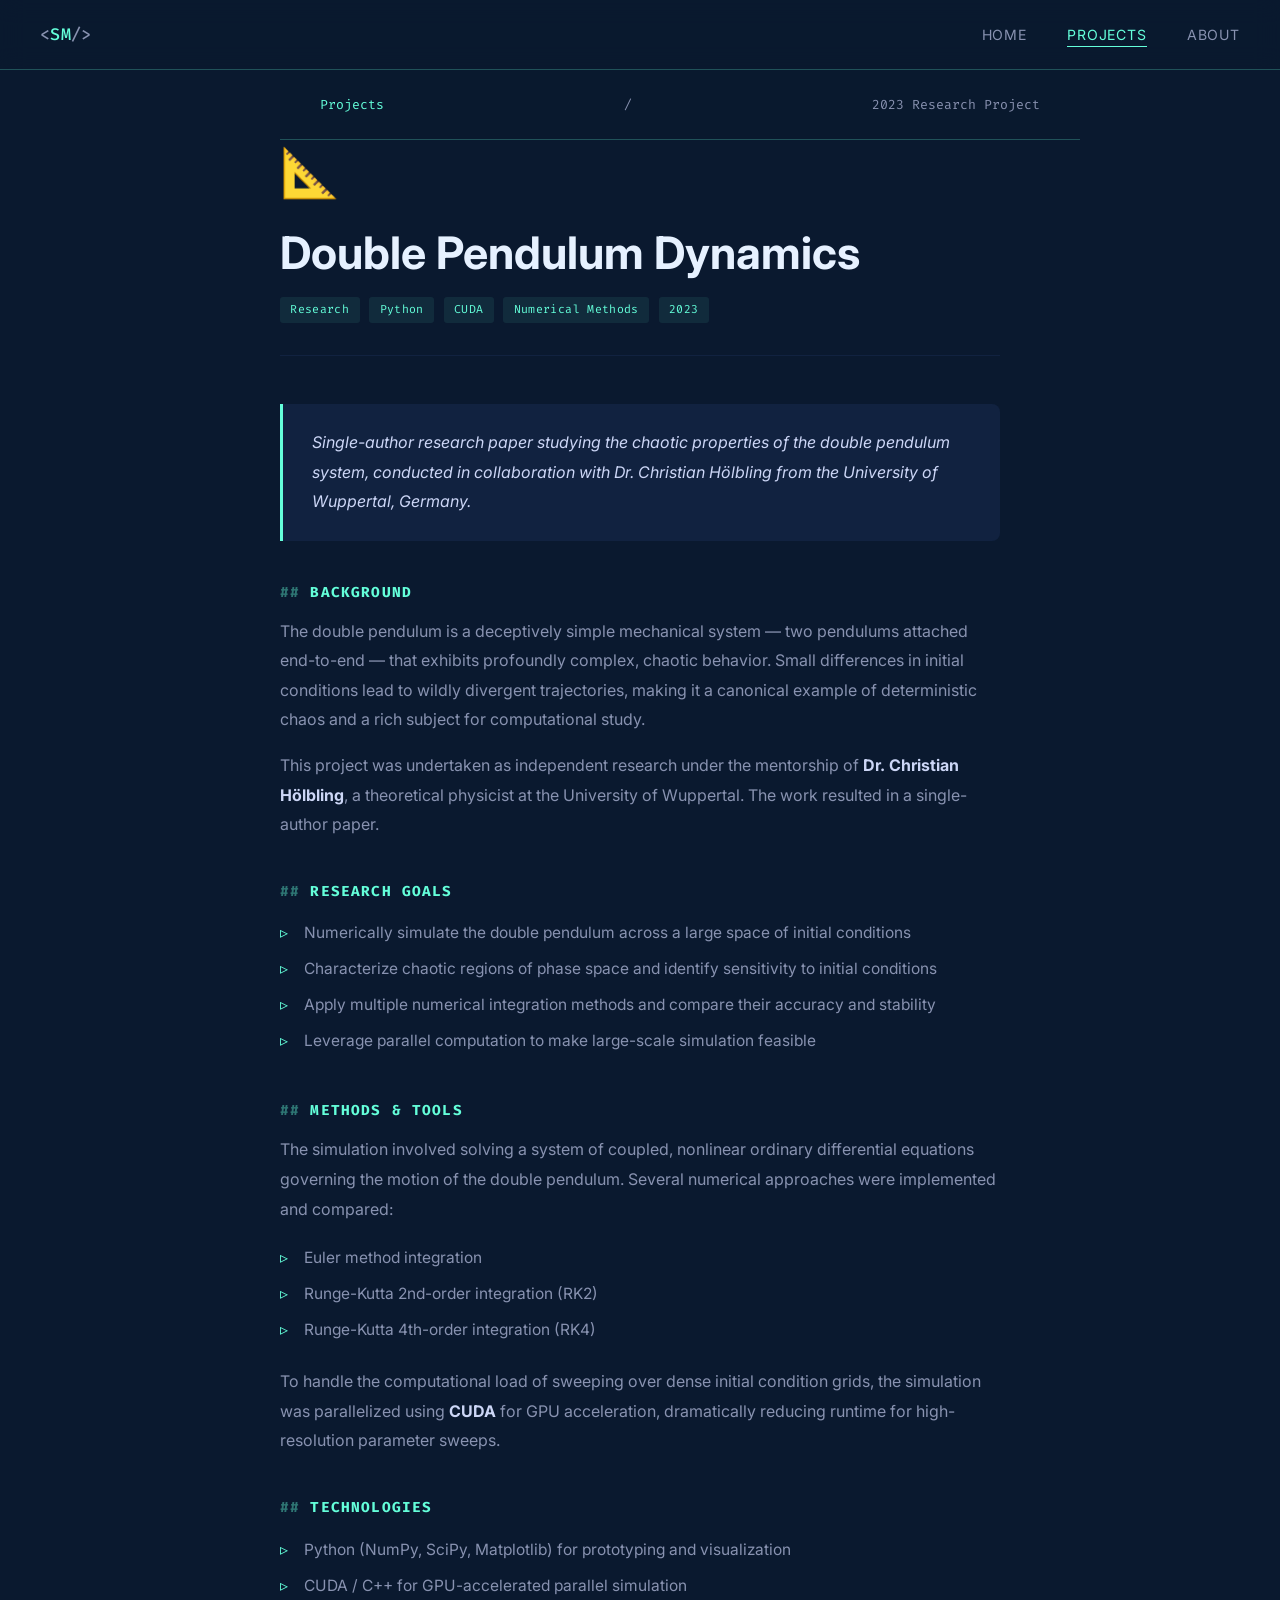
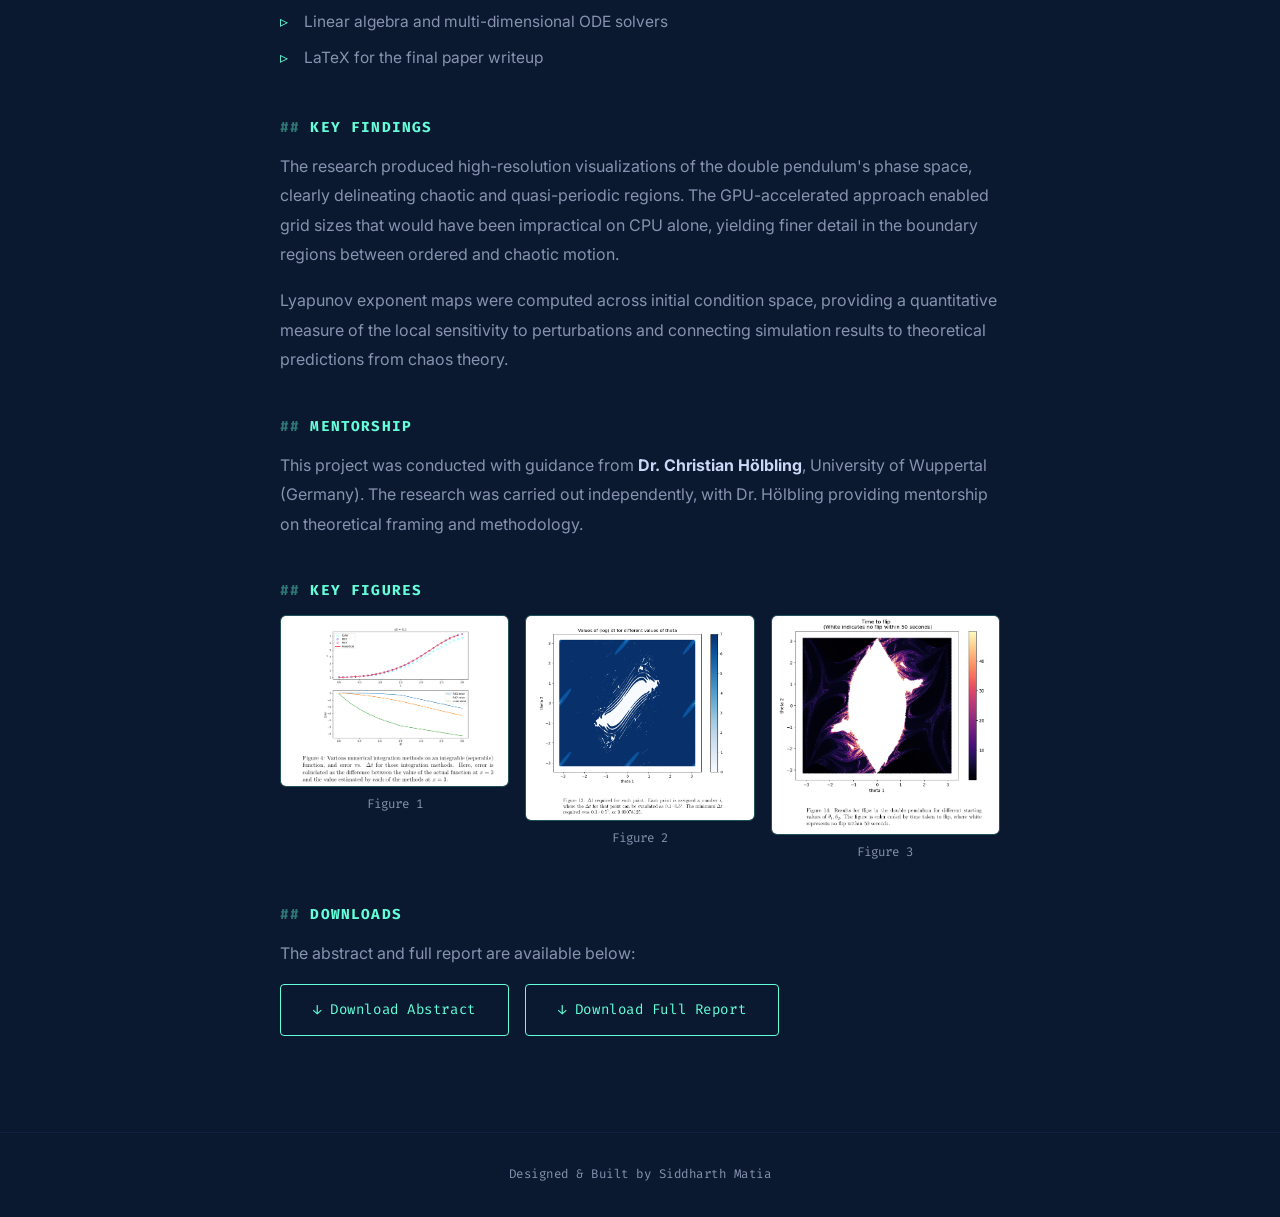
==== projects/research-2023.html @ 1eadd844 "Created website" ====
<!DOCTYPE html>
<html lang="en">
<head>
  <meta charset="UTF-8" />
  <meta name="viewport" content="width=device-width, initial-scale=1.0" />
  <title>2023 Research Project — Siddharth Matia</title>
  <link rel="stylesheet" href="../css/style.css" />
  <script src="../js/lightbox.js" defer></script>
</head>
<body>

  <nav>
    <a href="../index.html" class="nav-logo">
      <span class="logo-bracket">&lt;</span>SM<span class="logo-bracket">/&gt;</span>
    </a>
    <ul class="nav-links">
      <li><a href="../index.html">Home</a></li>
      <li><a href="../projects.html" class="active">Projects</a></li>
      <li><a href="../about.html">About</a></li>
    </ul>
  </nav>

  <main>
    <article class="project-page">

      <nav class="breadcrumb">
        <a href="../projects.html">Projects</a>
        <span>/</span>
        2023 Research Project
      </nav>

      <header class="project-page-header">
        <div class="project-icon-lg">📐</div>
        <h1>Double Pendulum Dynamics</h1>
        <div class="project-meta">
          <span class="tag">Research</span>
          <span class="tag">Python</span>
          <span class="tag">CUDA</span>
          <span class="tag">Numerical Methods</span>
          <span class="tag">2023</span>
        </div>
      </header>

      <div class="project-page-body">

        <div class="highlight-box">
          <p>
            Single-author research paper studying the chaotic properties of the double pendulum system,
            conducted in collaboration with Dr. Christian Hölbling from the University of Wuppertal,
            Germany.
          </p>
        </div>

        <h2>Background</h2>
        <p>
          The double pendulum is a deceptively simple mechanical system — two pendulums attached
          end-to-end — that exhibits profoundly complex, chaotic behavior. Small differences in
          initial conditions lead to wildly divergent trajectories, making it a canonical example
          of deterministic chaos and a rich subject for computational study.
        </p>
        <p>
          This project was undertaken as independent research under the mentorship of
          <strong style="color: var(--text-primary);">Dr. Christian Hölbling</strong>, a theoretical
          physicist at the University of Wuppertal. The work resulted in a single-author paper.
        </p>

        <h2>Research Goals</h2>
        <ul>
          <li>Numerically simulate the double pendulum across a large space of initial conditions</li>
          <li>Characterize chaotic regions of phase space and identify sensitivity to initial conditions</li>
          <li>Apply multiple numerical integration methods and compare their accuracy and stability</li>
          <li>Leverage parallel computation to make large-scale simulation feasible</li>
        </ul>

        <h2>Methods &amp; Tools</h2>
        <p>
          The simulation involved solving a system of coupled, nonlinear ordinary differential equations
          governing the motion of the double pendulum. Several numerical approaches were implemented
          and compared:
        </p>
        <ul>
          <li>Euler method integration</li>
          <li>Runge-Kutta 2nd-order integration (RK2)</li>
          <li>Runge-Kutta 4th-order integration (RK4)</li>
        </ul>
        <p>
          To handle the computational load of sweeping over dense initial condition grids, the
          simulation was parallelized using <strong style="color: var(--text-primary);">CUDA</strong>
          for GPU acceleration, dramatically reducing runtime for high-resolution parameter sweeps.
        </p>

        <h2>Technologies</h2>
        <ul>
          <li>Python (NumPy, SciPy, Matplotlib) for prototyping and visualization</li>
          <li>CUDA / C++ for GPU-accelerated parallel simulation</li>
          <li>Linear algebra and multi-dimensional ODE solvers</li>
          <li>LaTeX for the final paper writeup</li>
        </ul>

        <h2>Key Findings</h2>
        <p>
          The research produced high-resolution visualizations of the double pendulum's phase space,
          clearly delineating chaotic and quasi-periodic regions. The GPU-accelerated approach enabled
          grid sizes that would have been impractical on CPU alone, yielding finer detail in the
          boundary regions between ordered and chaotic motion.
        </p>
        <p>
          Lyapunov exponent maps were computed across initial condition space, providing a quantitative
          measure of the local sensitivity to perturbations and connecting simulation results to
          theoretical predictions from chaos theory.
        </p>

        <h2>Mentorship</h2>
        <p>
          This project was conducted with guidance from
          <strong style="color: var(--text-primary);">Dr. Christian Hölbling</strong>, University of
          Wuppertal (Germany). The research was carried out independently, with Dr. Hölbling providing
          mentorship on theoretical framing and methodology.
        </p>

        <h2>Key Figures</h2>
        <div class="photo-grid" style="grid-template-columns: repeat(3, 1fr);">
          <figure>
            <img src="../research1.png" alt="Research figure 1" />
            <figcaption>Figure 1</figcaption>
          </figure>
          <figure>
            <img src="../research2.png" alt="Research figure 2" />
            <figcaption>Figure 2</figcaption>
          </figure>
          <figure>
            <img src="../research3.png" alt="Research figure 3" />
            <figcaption>Figure 3</figcaption>
          </figure>
        </div>

        <h2>Downloads</h2>
        <p>The abstract and full report are available below:</p>
        <div style="display:flex; flex-wrap:wrap; gap:1rem; margin-top:0.5rem;">
          <a href="../doublePendulumAbstract.pdf" download class="btn btn-outline">
            &#8595; Download Abstract
          </a>
          <a href="../doublePendulumReport.pdf" download class="btn btn-outline">
            &#8595; Download Full Report
          </a>
        </div>

      </div>
    </article>
  </main>

  <footer>
    <p>Designed &amp; Built by Siddharth Matia</p>
  </footer>

</body>
</html>
---- css/style.css ----
@import url('https://fonts.googleapis.com/css2?family=Inter:wght@300;400;500;600;700&family=Fira+Code:wght@400;500&display=swap');

:root {
  --bg-primary: #0a192f;
  --bg-secondary: #112240;
  --bg-card: #1a2f4e;
  --text-primary: #ccd6f6;
  --text-secondary: #8892b0;
  --accent: #64ffda;
  --accent-dim: rgba(100, 255, 218, 0.08);
  --accent-border: rgba(100, 255, 218, 0.25);
  --white: #e6f1ff;
  --nav-height: 70px;
}

*, *::before, *::after {
  margin: 0;
  padding: 0;
  box-sizing: border-box;
}

html {
  scroll-behavior: smooth;
}

body {
  background-color: var(--bg-primary);
  color: var(--text-primary);
  font-family: 'Inter', sans-serif;
  line-height: 1.6;
  min-height: 100vh;
}

/* ─── SCROLLBAR ─── */
::-webkit-scrollbar { width: 6px; }
::-webkit-scrollbar-track { background: var(--bg-primary); }
::-webkit-scrollbar-thumb { background: var(--bg-secondary); border-radius: 3px; }
::-webkit-scrollbar-thumb:hover { background: var(--accent-border); }

/* ─── NAV ─── */
nav {
  position: fixed;
  top: 0;
  width: 100%;
  height: var(--nav-height);
  background: rgba(10, 25, 47, 0.92);
  backdrop-filter: blur(12px);
  -webkit-backdrop-filter: blur(12px);
  border-bottom: 1px solid var(--accent-border);
  z-index: 100;
  display: flex;
  align-items: center;
  justify-content: space-between;
  padding: 0 2.5rem;
}

.nav-logo {
  font-family: 'Fira Code', monospace;
  color: var(--accent);
  font-size: 1.05rem;
  text-decoration: none;
  font-weight: 500;
  letter-spacing: 0.02em;
  transition: opacity 0.2s;
}

.nav-logo:hover { opacity: 0.8; }

.nav-logo .logo-bracket { color: var(--text-secondary); }

.nav-links {
  display: flex;
  gap: 2.5rem;
  list-style: none;
  align-items: center;
}

.nav-links a {
  color: var(--text-secondary);
  text-decoration: none;
  font-size: 0.88rem;
  letter-spacing: 0.06em;
  text-transform: uppercase;
  transition: color 0.2s;
  position: relative;
  padding-bottom: 2px;
}

.nav-links a::after {
  content: '';
  position: absolute;
  bottom: -2px;
  left: 0;
  width: 0;
  height: 1px;
  background: var(--accent);
  transition: width 0.3s ease;
}

.nav-links a:hover,
.nav-links a.active {
  color: var(--accent);
}

.nav-links a:hover::after,
.nav-links a.active::after {
  width: 100%;
}

/* ─── MAIN ─── */
main {
  padding-top: var(--nav-height);
  min-height: 100vh;
}

/* ─── HERO ─── */
.hero {
  display: flex;
  flex-direction: column;
  justify-content: center;
  min-height: calc(100vh - var(--nav-height));
  max-width: 950px;
  margin: 0 auto;
  padding: 0 2.5rem;
  animation: fadeInUp 0.6s ease both;
}

.hero-greeting {
  font-family: 'Fira Code', monospace;
  color: var(--accent);
  font-size: 1rem;
  margin-bottom: 1.2rem;
  letter-spacing: 0.05em;
}

.hero-name {
  font-size: clamp(2.8rem, 7vw, 5.5rem);
  font-weight: 700;
  color: var(--white);
  line-height: 1.05;
  margin-bottom: 0.5rem;
}

.hero-tagline {
  font-size: clamp(1.4rem, 3.5vw, 2.8rem);
  font-weight: 600;
  color: var(--text-secondary);
  margin-bottom: 1.8rem;
}

.hero-description {
  color: var(--text-secondary);
  max-width: 560px;
  font-size: 1.05rem;
  margin-bottom: 2.8rem;
  line-height: 1.75;
}

.hero-buttons {
  display: flex;
  gap: 1.2rem;
  flex-wrap: wrap;
}

/* ─── BUTTONS ─── */
.btn {
  display: inline-flex;
  align-items: center;
  gap: 0.5rem;
  padding: 0.85rem 2rem;
  border-radius: 4px;
  font-family: 'Fira Code', monospace;
  font-size: 0.88rem;
  text-decoration: none;
  cursor: pointer;
  transition: background 0.2s, transform 0.2s, box-shadow 0.2s;
  letter-spacing: 0.04em;
}

.btn-outline {
  border: 1px solid var(--accent);
  color: var(--accent);
  background: transparent;
}

.btn-outline:hover {
  background: var(--accent-dim);
  transform: translateY(-2px);
  box-shadow: 0 4px 20px rgba(100, 255, 218, 0.1);
}

.btn-solid {
  border: 1px solid var(--accent);
  color: var(--bg-primary);
  background: var(--accent);
  font-weight: 600;
}

.btn-solid:hover {
  background: #4fdcb8;
  transform: translateY(-2px);
  box-shadow: 0 4px 20px rgba(100, 255, 218, 0.25);
}

/* ─── SECTION ─── */
.section {
  max-width: 950px;
  margin: 0 auto;
  padding: 6rem 2.5rem;
  animation: fadeInUp 0.6s ease both;
}

.section-title {
  display: flex;
  align-items: center;
  gap: 1rem;
  font-size: 1.9rem;
  font-weight: 700;
  color: var(--white);
  margin-bottom: 3rem;
  white-space: nowrap;
}

.section-title .num {
  font-family: 'Fira Code', monospace;
  color: var(--accent);
  font-size: 1.1rem;
  font-weight: 400;
}

.section-title::after {
  content: '';
  display: block;
  height: 1px;
  width: 100%;
  max-width: 280px;
  background: var(--bg-secondary);
}

/* ─── ABOUT PAGE ─── */
.about-grid {
  display: grid;
  grid-template-columns: 3fr 2fr;
  gap: 4rem;
  align-items: start;
}

.about-text p {
  color: var(--text-secondary);
  margin-bottom: 1.1rem;
  font-size: 1rem;
  line-height: 1.8;
}

.about-text a {
  color: var(--accent);
  text-decoration: none;
  border-bottom: 1px solid transparent;
  transition: border-color 0.2s;
}

.about-text a:hover {
  border-bottom-color: var(--accent);
}

.skills-section h3 {
  color: var(--white);
  font-size: 1rem;
  margin-top: 2rem;
  margin-bottom: 1rem;
  font-weight: 600;
}

.skills-list {
  display: grid;
  grid-template-columns: 1fr 1fr;
  gap: 0.45rem;
  list-style: none;
}

.skills-list li {
  color: var(--text-secondary);
  font-family: 'Fira Code', monospace;
  font-size: 0.82rem;
  display: flex;
  align-items: center;
  gap: 0.5rem;
}

.skills-list li::before {
  content: '▹';
  color: var(--accent);
  font-size: 0.75rem;
}

.about-sidebar {
  position: sticky;
  top: calc(var(--nav-height) + 2rem);
}

.sidebar-card {
  background: var(--bg-secondary);
  border: 1px solid var(--accent-border);
  border-radius: 8px;
  padding: 1.8rem;
  margin-bottom: 1.5rem;
}

.sidebar-card h3 {
  color: var(--accent);
  font-family: 'Fira Code', monospace;
  font-size: 0.85rem;
  letter-spacing: 0.08em;
  text-transform: uppercase;
  margin-bottom: 1.2rem;
}

.edu-item {
  margin-bottom: 1.2rem;
  padding-bottom: 1.2rem;
  border-bottom: 1px solid rgba(100, 255, 218, 0.08);
}

.edu-item:last-child {
  margin-bottom: 0;
  padding-bottom: 0;
  border-bottom: none;
}

.edu-item .school {
  color: var(--text-primary);
  font-weight: 600;
  font-size: 0.95rem;
}

.edu-item .degree {
  color: var(--text-secondary);
  font-size: 0.85rem;
  margin-top: 0.2rem;
}

.edu-item .year {
  color: var(--accent);
  font-family: 'Fira Code', monospace;
  font-size: 0.78rem;
  margin-top: 0.3rem;
}

/* ─── ACHIEVEMENTS ─── */
.achievements-list {
  list-style: none;
  display: grid;
  grid-template-columns: 1fr 1fr;
  gap: 1rem;
}

.achievement-item {
  background: var(--bg-secondary);
  border: 1px solid var(--accent-border);
  border-radius: 8px;
  padding: 1.3rem 1.5rem;
  transition: border-color 0.2s, transform 0.2s;
}

.achievement-item:hover {
  border-color: var(--accent);
  transform: translateY(-2px);
}

.achievement-item .award-title {
  color: var(--white);
  font-weight: 600;
  font-size: 0.95rem;
  margin-bottom: 0.3rem;
}

.achievement-item .award-detail {
  color: var(--text-secondary);
  font-size: 0.85rem;
}

/* ─── PROJECTS LISTING ─── */
.projects-grid {
  display: grid;
  grid-template-columns: repeat(auto-fill, minmax(280px, 1fr));
  gap: 1.5rem;
}

.project-card {
  background: var(--bg-secondary);
  border: 1px solid var(--accent-border);
  border-radius: 10px;
  padding: 2rem;
  text-decoration: none;
  display: flex;
  flex-direction: column;
  transition: transform 0.25s ease, border-color 0.25s ease, box-shadow 0.25s ease;
  position: relative;
  overflow: hidden;
}

.project-card::before {
  content: '';
  position: absolute;
  top: 0; left: 0; right: 0;
  height: 2px;
  background: linear-gradient(90deg, var(--accent), transparent);
  transform: scaleX(0);
  transform-origin: left;
  transition: transform 0.35s ease;
}

.project-card:hover {
  transform: translateY(-6px);
  border-color: var(--accent);
  box-shadow: 0 12px 40px rgba(0, 0, 0, 0.35);
}

.project-card:hover::before {
  transform: scaleX(1);
}

.project-card-top {
  display: flex;
  justify-content: space-between;
  align-items: flex-start;
  margin-bottom: 1.2rem;
}

.project-icon {
  font-size: 2rem;
  line-height: 1;
}

.project-arrow {
  color: var(--text-secondary);
  font-size: 1.2rem;
  transition: color 0.2s, transform 0.2s;
}

.project-card:hover .project-arrow {
  color: var(--accent);
  transform: translate(3px, -3px);
}

.project-card h3 {
  color: var(--white);
  font-size: 1.15rem;
  font-weight: 600;
  margin-bottom: 0.7rem;
}

.project-card p {
  color: var(--text-secondary);
  font-size: 0.88rem;
  flex: 1;
  margin-bottom: 1.3rem;
  line-height: 1.7;
}

.project-tags {
  display: flex;
  flex-wrap: wrap;
  gap: 0.5rem;
}

.tag {
  font-family: 'Fira Code', monospace;
  font-size: 0.72rem;
  color: var(--accent);
  background: var(--accent-dim);
  padding: 0.25rem 0.65rem;
  border-radius: 3px;
  letter-spacing: 0.03em;
}

/* ─── PROJECT DETAIL PAGE ─── */
.project-page {
  max-width: 800px;
  margin: 0 auto;
  padding: 4rem 2.5rem 6rem;
  animation: fadeInUp 0.6s ease both;
}

.breadcrumb {
  font-family: 'Fira Code', monospace;
  font-size: 0.82rem;
  color: var(--text-secondary);
  margin-bottom: 2rem;
}

.breadcrumb a {
  color: var(--accent);
  text-decoration: none;
}

.breadcrumb a:hover { text-decoration: underline; }
.breadcrumb span { margin: 0 0.5rem; }

.project-page-header {
  margin-bottom: 3rem;
  padding-bottom: 2rem;
  border-bottom: 1px solid var(--bg-secondary);
}

.project-page-header .project-icon-lg {
  font-size: 3rem;
  margin-bottom: 1rem;
}

.project-page-header h1 {
  font-size: clamp(1.8rem, 4vw, 2.8rem);
  font-weight: 700;
  color: var(--white);
  margin-bottom: 1rem;
  line-height: 1.2;
}

.project-meta {
  display: flex;
  gap: 0.6rem;
  flex-wrap: wrap;
}

.project-page-body h2 {
  color: var(--accent);
  font-family: 'Fira Code', monospace;
  font-size: 0.9rem;
  letter-spacing: 0.08em;
  text-transform: uppercase;
  margin: 2.5rem 0 0.8rem;
}

.project-page-body h2::before {
  content: '## ';
  opacity: 0.4;
}

.project-page-body p {
  color: var(--text-secondary);
  margin-bottom: 1rem;
  font-size: 1rem;
  line-height: 1.85;
}

.project-page-body ul {
  color: var(--text-secondary);
  list-style: none;
  margin-bottom: 1.2rem;
}

.project-page-body ul li {
  padding: 0.3rem 0 0.3rem 1.5rem;
  position: relative;
  line-height: 1.7;
  font-size: 0.97rem;
}

.project-page-body ul li::before {
  content: '▹';
  position: absolute;
  left: 0;
  color: var(--accent);
}

.highlight-box {
  background: var(--bg-secondary);
  border-left: 3px solid var(--accent);
  border-radius: 0 8px 8px 0;
  padding: 1.5rem 1.8rem;
  margin: 2rem 0;
}

.highlight-box p {
  margin: 0;
  font-style: italic;
  color: var(--text-primary) !important;
}

.result-badge {
  display: inline-flex;
  align-items: center;
  gap: 0.5rem;
  background: rgba(100, 255, 218, 0.1);
  border: 1px solid var(--accent);
  color: var(--accent);
  padding: 0.6rem 1.2rem;
  border-radius: 4px;
  font-family: 'Fira Code', monospace;
  font-size: 0.88rem;
  margin: 0.5rem 0.5rem 0.5rem 0;
}

/* ─── PHOTO GRID ─── */
.photo-grid {
  display: grid;
  grid-template-columns: 1fr 1fr;
  gap: 1rem;
  margin-top: 0.5rem;
}

.photo-grid figure {
  margin: 0;
}

.photo-grid img {
  width: 100%;
  display: block;
  border-radius: 6px;
  border: 1px solid var(--accent-border);
  transition: border-color 0.2s, transform 0.2s;
}

.photo-grid img:hover {
  border-color: var(--accent);
  transform: scale(1.01);
}

.photo-grid figcaption {
  color: var(--text-secondary);
  font-family: 'Fira Code', monospace;
  font-size: 0.78rem;
  text-align: center;
  margin-top: 0.5rem;
}

.screenshot-grid {
  display: grid;
  grid-template-columns: repeat(2, minmax(0, 220px));
  gap: 1.5rem;
  margin-top: 0.5rem;
}

.screenshot-grid figure {
  margin: 0;
}

.screenshot-grid img {
  width: 100%;
  display: block;
  border-radius: 12px;
  border: 1px solid var(--accent-border);
  transition: border-color 0.2s, transform 0.2s;
  box-shadow: 0 8px 24px rgba(0,0,0,0.3);
}

.screenshot-grid img:hover {
  border-color: var(--accent);
  transform: translateY(-3px);
}

.screenshot-grid figcaption {
  color: var(--text-secondary);
  font-family: 'Fira Code', monospace;
  font-size: 0.78rem;
  text-align: center;
  margin-top: 0.5rem;
}

@media (max-width: 480px) {
  .photo-grid,
  .screenshot-grid { grid-template-columns: 1fr; }
}

/* ─── LIGHTBOX ─── */
.lightbox-overlay {
  display: none;
  position: fixed;
  inset: 0;
  background: rgba(0, 0, 0, 0.88);
  z-index: 999;
  align-items: center;
  justify-content: center;
  cursor: zoom-out;
  backdrop-filter: blur(6px);
  -webkit-backdrop-filter: blur(6px);
  animation: fadeIn 0.2s ease;
}

.lightbox-overlay.active {
  display: flex;
}

.lightbox-overlay img {
  max-width: 90vw;
  max-height: 88vh;
  object-fit: contain;
  border-radius: 8px;
  box-shadow: 0 24px 80px rgba(0, 0, 0, 0.7);
  cursor: default;
  animation: zoomIn 0.2s ease;
}

.lightbox-close {
  position: absolute;
  top: 1.2rem;
  right: 1.5rem;
  color: var(--text-secondary);
  font-size: 1.6rem;
  cursor: pointer;
  background: none;
  border: none;
  line-height: 1;
  padding: 0.3rem;
  transition: color 0.15s;
}

.lightbox-close:hover { color: var(--white); }

@keyframes fadeIn {
  from { opacity: 0; }
  to   { opacity: 1; }
}

@keyframes zoomIn {
  from { transform: scale(0.92); opacity: 0; }
  to   { transform: scale(1);    opacity: 1; }
}

/* ─── FOOTER ─── */
footer {
  text-align: center;
  padding: 2rem;
  color: var(--text-secondary);
  font-family: 'Fira Code', monospace;
  font-size: 0.78rem;
  border-top: 1px solid var(--bg-secondary);
  letter-spacing: 0.04em;
}

footer a {
  color: var(--accent);
  text-decoration: none;
}

/* ─── ANIMATIONS ─── */
@keyframes fadeInUp {
  from {
    opacity: 0;
    transform: translateY(20px);
  }
  to {
    opacity: 1;
    transform: translateY(0);
  }
}

/* ─── RESPONSIVE ─── */
@media (max-width: 768px) {
  nav { padding: 0 1.2rem; }
  .nav-links { gap: 1.5rem; }
  .nav-links a { font-size: 0.8rem; }

  .hero { padding: 2rem 1.5rem; }
  .section { padding: 4rem 1.5rem; }

  .about-grid { grid-template-columns: 1fr; gap: 2.5rem; }
  .about-sidebar { position: static; }

  .projects-grid { grid-template-columns: 1fr; }
  .achievements-list { grid-template-columns: 1fr; }

  .project-page { padding: 2.5rem 1.5rem 4rem; }
}

@media (max-width: 480px) {
  .hero-buttons { flex-direction: column; }
  .btn { width: 100%; justify-content: center; }
  .section-title { font-size: 1.5rem; }
}
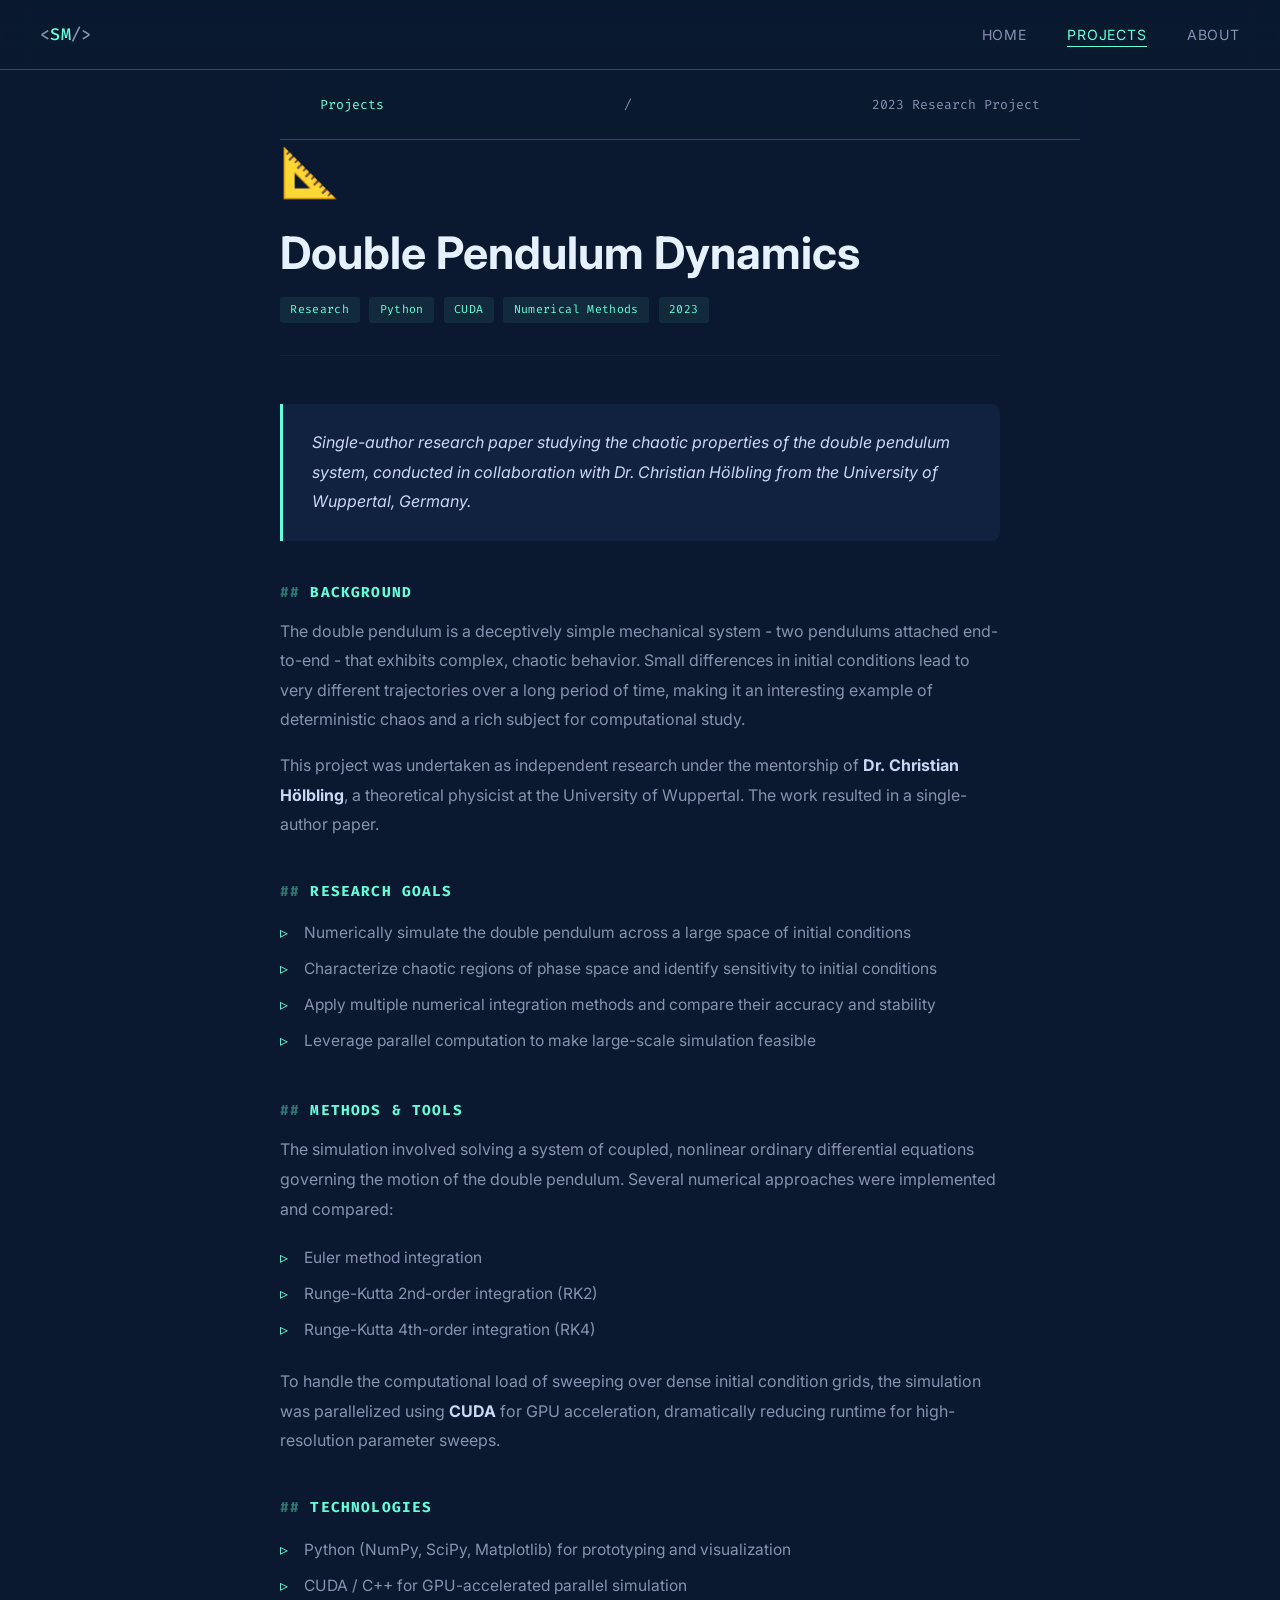
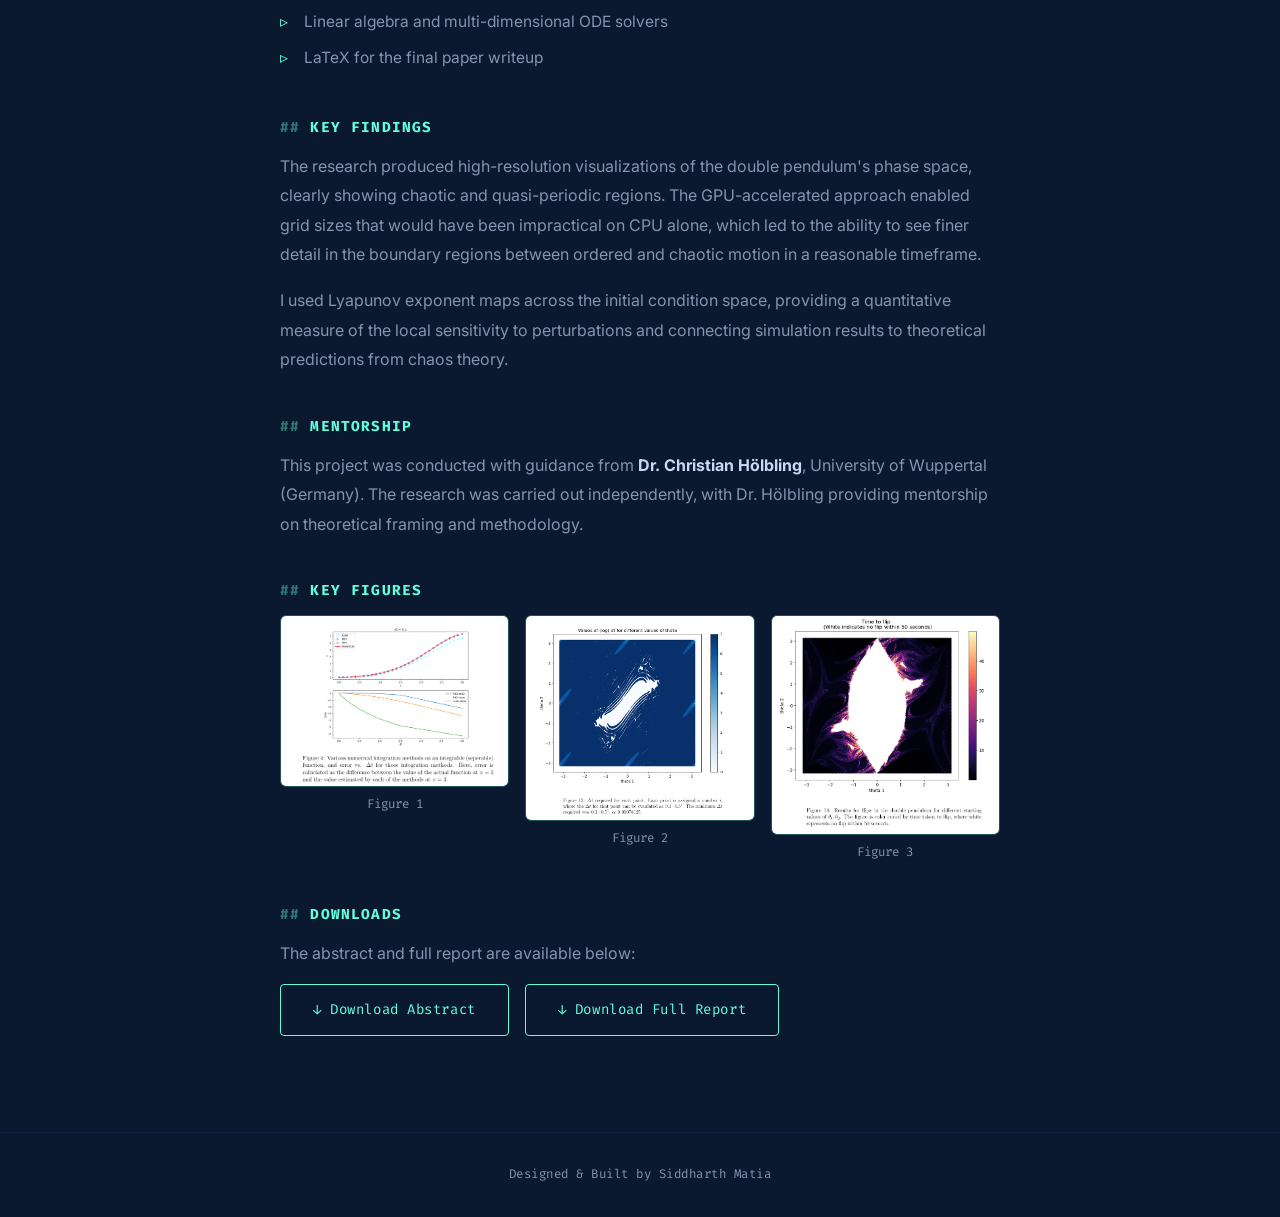
==== commit a615a916: "Updated research project page" ====
--- a/projects/research-2023.html
+++ b/projects/research-2023.html
@@ -53,9 +53,9 @@
 
         <h2>Background</h2>
         <p>
-          The double pendulum is a deceptively simple mechanical system — two pendulums attached
-          end-to-end — that exhibits profoundly complex, chaotic behavior. Small differences in
-          initial conditions lead to wildly divergent trajectories, making it a canonical example
+          The double pendulum is a deceptively simple mechanical system - two pendulums attached
+          end-to-end - that exhibits complex, chaotic behavior. Small differences in
+          initial conditions lead to very different trajectories over a long period of time, making it an interesting example
           of deterministic chaos and a rich subject for computational study.
         </p>
         <p>
@@ -100,12 +100,12 @@
         <h2>Key Findings</h2>
         <p>
           The research produced high-resolution visualizations of the double pendulum's phase space,
-          clearly delineating chaotic and quasi-periodic regions. The GPU-accelerated approach enabled
-          grid sizes that would have been impractical on CPU alone, yielding finer detail in the
-          boundary regions between ordered and chaotic motion.
+          clearly showing chaotic and quasi-periodic regions. The GPU-accelerated approach enabled
+          grid sizes that would have been impractical on CPU alone, which led to the ability to see finer detail in the
+          boundary regions between ordered and chaotic motion in a reasonable timeframe.
         </p>
         <p>
-          Lyapunov exponent maps were computed across initial condition space, providing a quantitative
+          I used Lyapunov exponent maps across the initial condition space, providing a quantitative
           measure of the local sensitivity to perturbations and connecting simulation results to
           theoretical predictions from chaos theory.
         </p>
